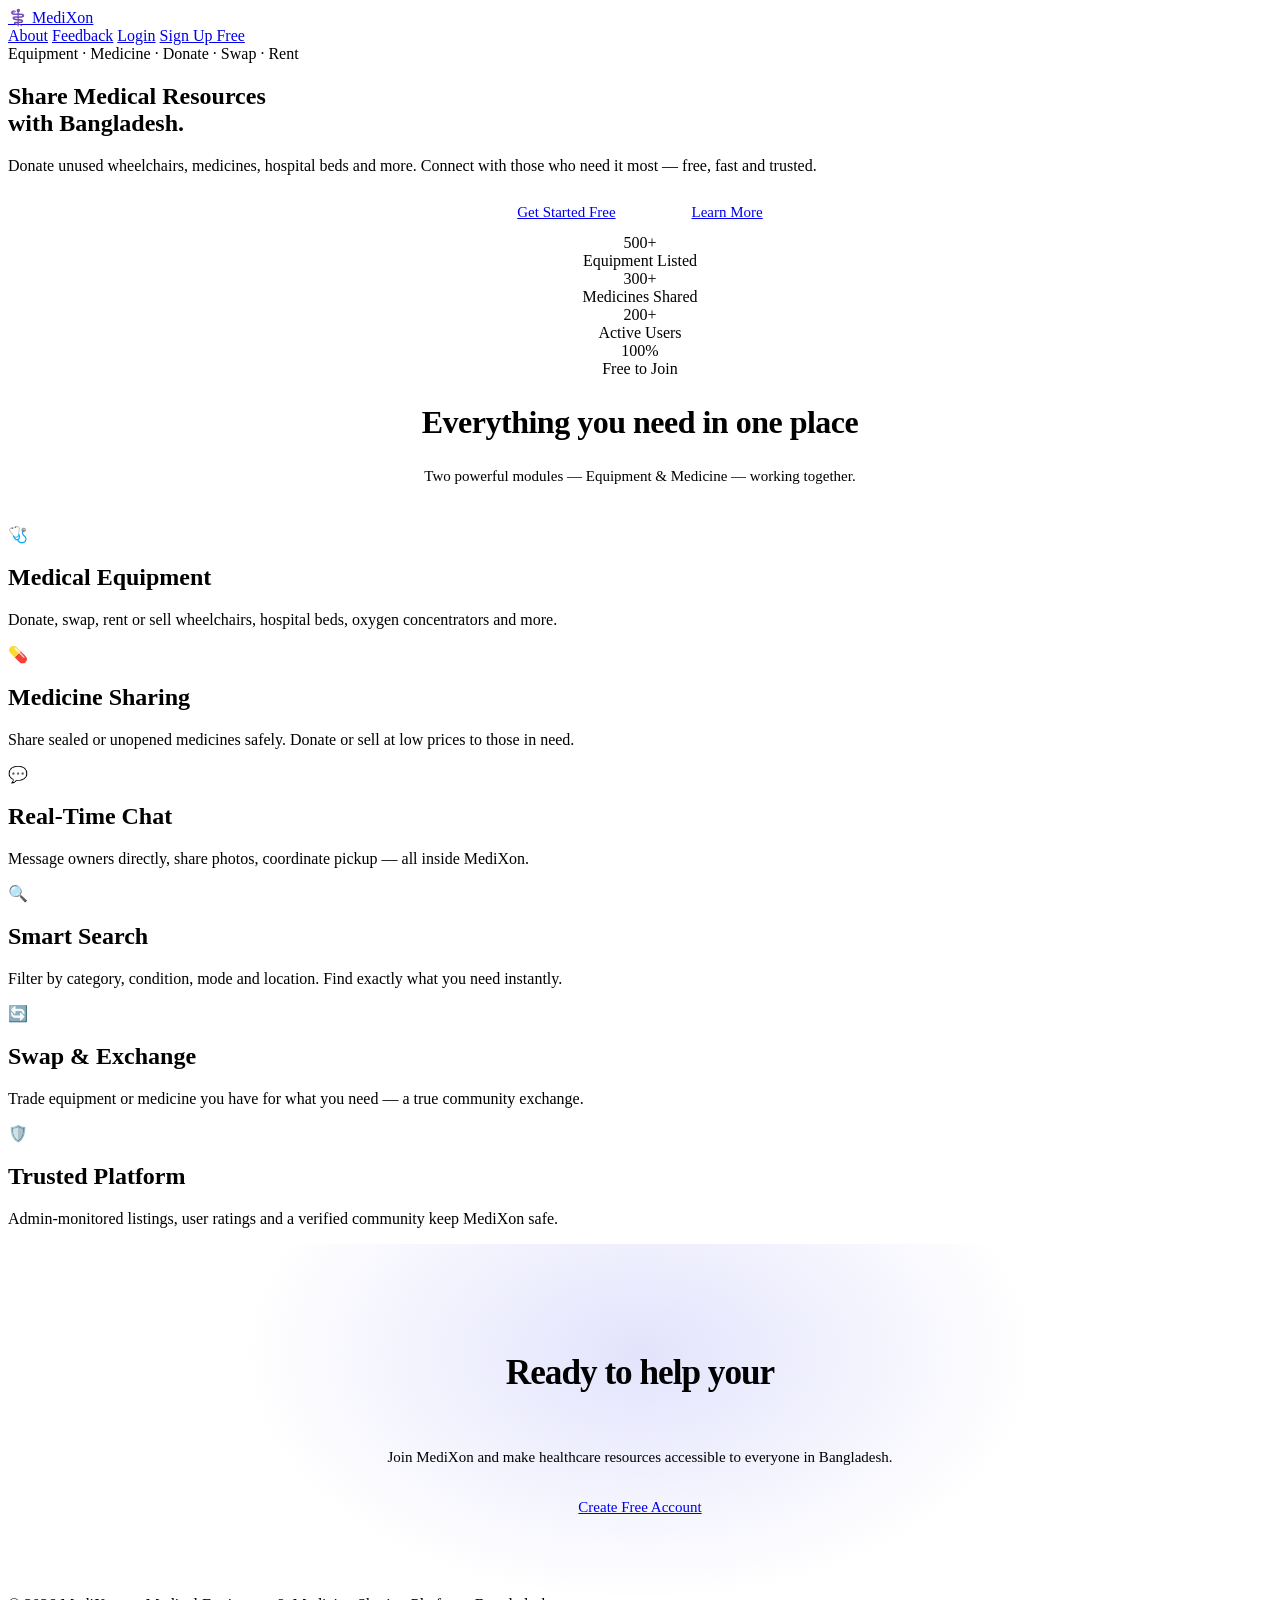
==== index.html @ 1fdf1e5d "Initial commit" ====
<!DOCTYPE html>
<html lang="en">
<head>
<meta charset="UTF-8"><meta name="viewport" content="width=device-width,initial-scale=1.0">
<title>MediXon — Medical Equipment & Medicine Sharing</title>
<link rel="stylesheet" href="style.css">
<link rel="stylesheet" href="https://unpkg.com/aos@2.3.4/dist/aos.css">
</head>
<body>
<header>
  <a href="index.html" class="logo"><span class="logo-icon">⚕️</span> MediXon</a>
  <nav>
    <a href="about.html">About</a>
    <a href="feedback.html">Feedback</a>
    <a href="login.html">Login</a>
    <a href="signup.html" class="nav-cta">Sign Up Free</a>
  </nav>
</header>

<section class="hero">
  <div class="hero-badge" data-aos="fade-down"><div class="hero-dot"></div> Equipment · Medicine · Donate · Swap · Rent</div>
  <h1 data-aos="fade-up" data-aos-delay="80">Share Medical Resources<br><span>with Bangladesh.</span></h1>
  <p data-aos="fade-up" data-aos-delay="160">Donate unused wheelchairs, medicines, hospital beds and more. Connect with those who need it most — free, fast and trusted.</p>
  <div style="display:flex;gap:12px;justify-content:center;flex-wrap:wrap;position:relative;z-index:1;" data-aos="fade-up" data-aos-delay="240">
    <a href="signup.html" class="btn btn-primary" style="font-size:15px;padding:13px 32px;">Get Started Free</a>
    <a href="about.html" class="btn btn-secondary" style="font-size:15px;padding:13px 32px;">Learn More</a>
  </div>
  <div class="hero-stats" data-aos="fade-up" data-aos-delay="360">
    <div style="text-align:center"><div class="sv">500+</div><div class="sl">Equipment Listed</div></div>
    <div style="text-align:center"><div class="sv">300+</div><div class="sl">Medicines Shared</div></div>
    <div style="text-align:center"><div class="sv">200+</div><div class="sl">Active Users</div></div>
    <div style="text-align:center"><div class="sv">100%</div><div class="sl">Free to Join</div></div>
  </div>
</section>

<div class="features-section-bg">
  <div style="text-align:center;margin-bottom:2.5rem;" data-aos="fade-up">
    <h2 style="font-size:2rem;font-weight:800;color:var(--text-d);letter-spacing:-.5px;">Everything you need in one place</h2>
    <p style="color:var(--text-d2);margin-top:.5rem;font-size:15px;">Two powerful modules — Equipment & Medicine — working together.</p>
  </div>
  <div class="features-grid">
    <div class="feature-card" data-aos="fade-up" data-aos-delay="0"><div class="feature-icon">🩺</div><h2>Medical Equipment</h2><p>Donate, swap, rent or sell wheelchairs, hospital beds, oxygen concentrators and more.</p></div>
    <div class="feature-card" data-aos="fade-up" data-aos-delay="80"><div class="feature-icon">💊</div><h2>Medicine Sharing</h2><p>Share sealed or unopened medicines safely. Donate or sell at low prices to those in need.</p></div>
    <div class="feature-card" data-aos="fade-up" data-aos-delay="160"><div class="feature-icon">💬</div><h2>Real-Time Chat</h2><p>Message owners directly, share photos, coordinate pickup — all inside MediXon.</p></div>
    <div class="feature-card" data-aos="fade-up" data-aos-delay="240"><div class="feature-icon">🔍</div><h2>Smart Search</h2><p>Filter by category, condition, mode and location. Find exactly what you need instantly.</p></div>
    <div class="feature-card" data-aos="fade-up" data-aos-delay="320"><div class="feature-icon">🔄</div><h2>Swap & Exchange</h2><p>Trade equipment or medicine you have for what you need — a true community exchange.</p></div>
    <div class="feature-card" data-aos="fade-up" data-aos-delay="400"><div class="feature-icon">🛡️</div><h2>Trusted Platform</h2><p>Admin-monitored listings, user ratings and a verified community keep MediXon safe.</p></div>
  </div>
</div>

<section style="background:var(--dark);padding:5rem 2rem;text-align:center;position:relative;overflow:hidden;">
  <div style="position:absolute;top:-40%;left:50%;transform:translateX(-50%);width:800px;height:500px;background:radial-gradient(ellipse,rgba(99,102,241,0.18) 0%,transparent 70%);pointer-events:none;"></div>
  <div style="max-width:560px;margin:0 auto;position:relative;" data-aos="fade-up">
    <h2 style="font-size:2.2rem;font-weight:800;color:var(--white);margin-bottom:1rem;letter-spacing:-1px;">Ready to help your<br><span style="background:var(--grad-main);-webkit-background-clip:text;-webkit-text-fill-color:transparent;">community?</span></h2>
    <p style="color:var(--text-w2);margin-bottom:2rem;font-size:15px;font-weight:300;">Join MediXon and make healthcare resources accessible to everyone in Bangladesh.</p>
    <a href="signup.html" class="btn btn-primary" style="font-size:15px;padding:14px 40px;">Create Free Account</a>
  </div>
</section>

<footer>© 2026 MediXon — Medical Equipment & Medicine Sharing Platform, Bangladesh</footer>
<script src="https://unpkg.com/aos@2.3.4/dist/aos.js"></script>
<script>AOS.init({duration:650,once:true,offset:60});</script>
</body>
</html>
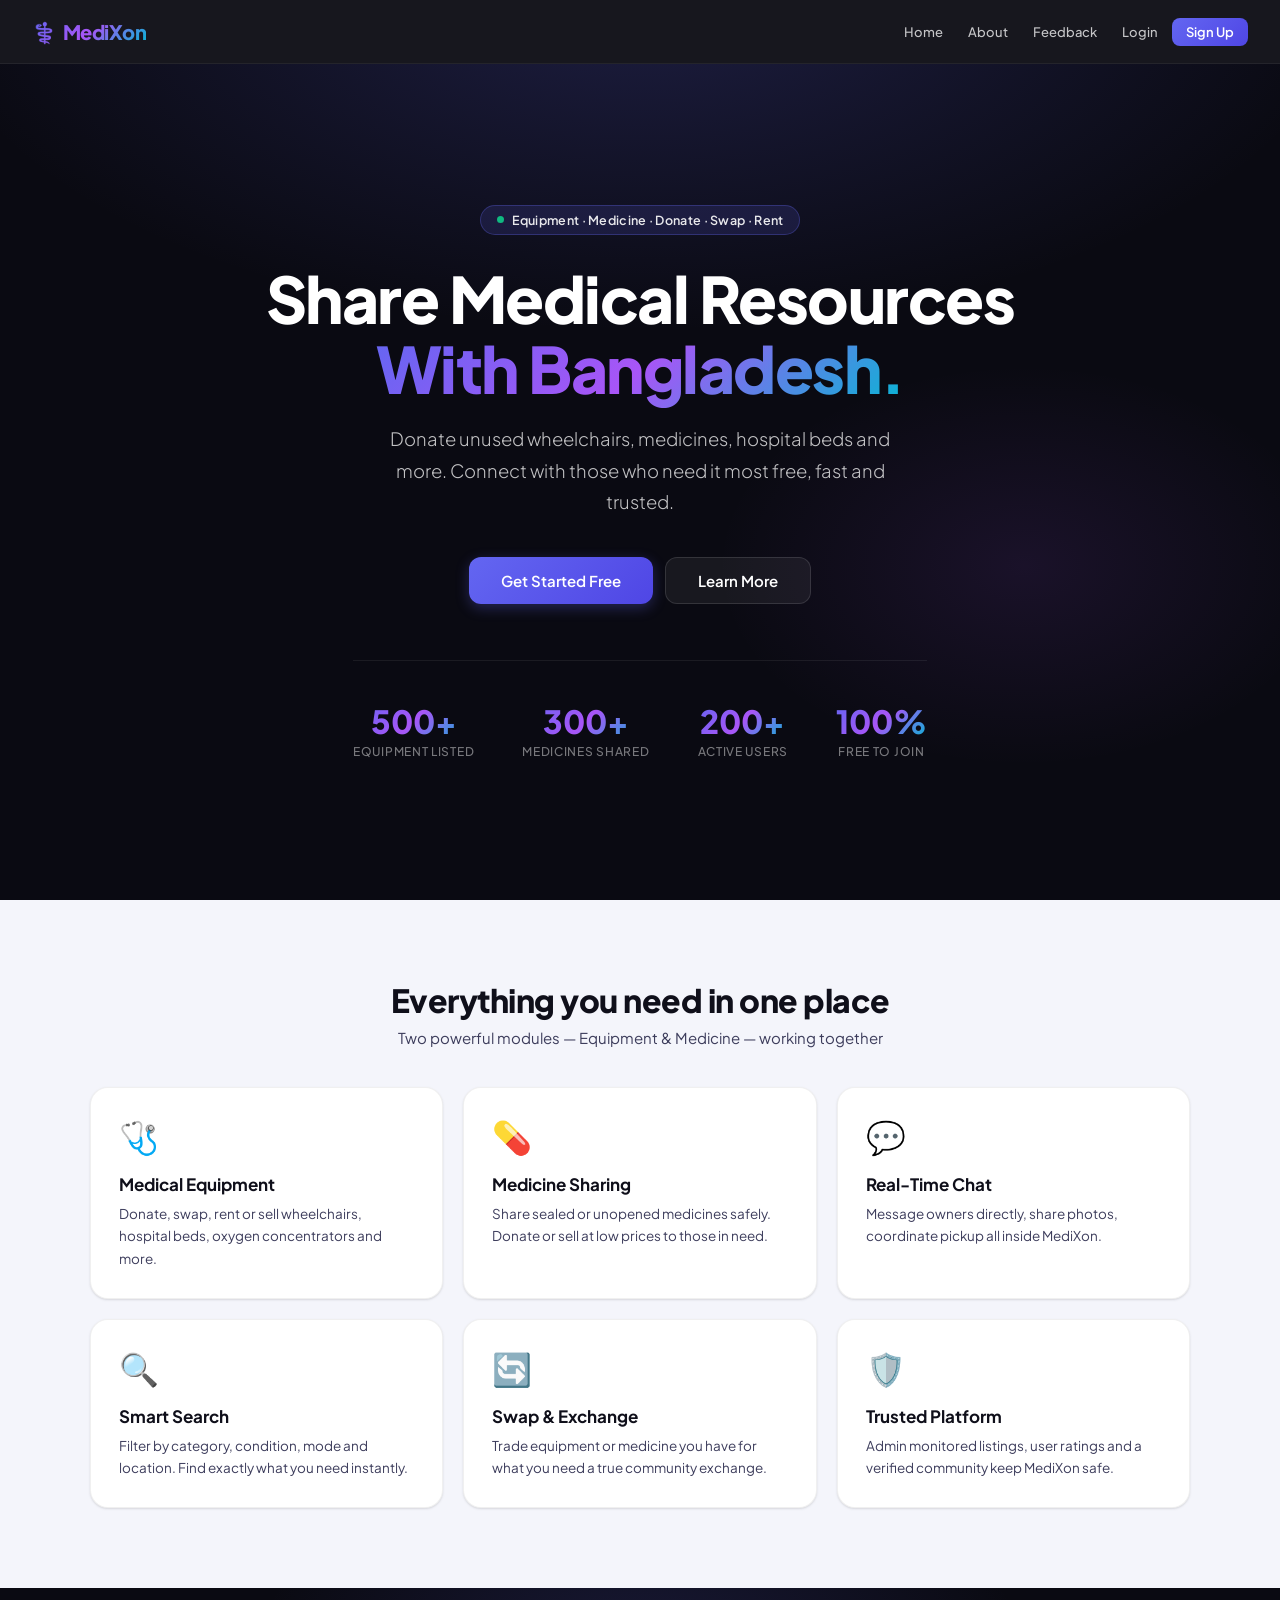
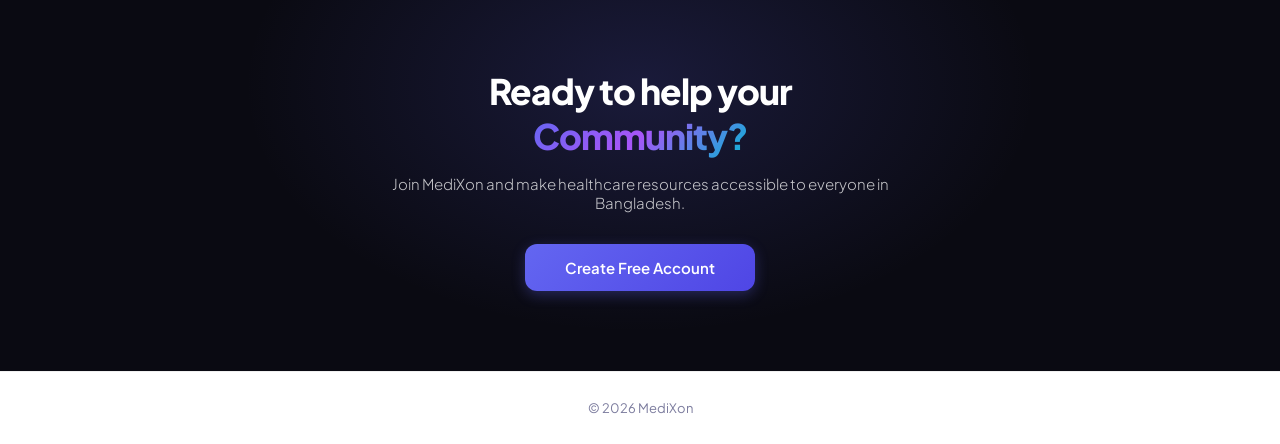
==== commit 17b9bf6b: "Add initial project files" ====
--- a/index.html
+++ b/index.html
@@ -10,17 +10,18 @@
 <header>
   <a href="index.html" class="logo"><span class="logo-icon">⚕️</span> MediXon</a>
   <nav>
+    <a href="index.html">Home</a>
     <a href="about.html">About</a>
     <a href="feedback.html">Feedback</a>
     <a href="login.html">Login</a>
-    <a href="signup.html" class="nav-cta">Sign Up Free</a>
+    <a href="signup.html" class="nav-cta">Sign Up</a>
   </nav>
 </header>
 
 <section class="hero">
   <div class="hero-badge" data-aos="fade-down"><div class="hero-dot"></div> Equipment · Medicine · Donate · Swap · Rent</div>
-  <h1 data-aos="fade-up" data-aos-delay="80">Share Medical Resources<br><span>with Bangladesh.</span></h1>
-  <p data-aos="fade-up" data-aos-delay="160">Donate unused wheelchairs, medicines, hospital beds and more. Connect with those who need it most — free, fast and trusted.</p>
+  <h1 data-aos="fade-up" data-aos-delay="80">Share Medical Resources<br><span>With Bangladesh.</span></h1>
+  <p data-aos="fade-up" data-aos-delay="160">Donate unused wheelchairs, medicines, hospital beds and more. Connect with those who need it most free, fast and trusted.</p>
   <div style="display:flex;gap:12px;justify-content:center;flex-wrap:wrap;position:relative;z-index:1;" data-aos="fade-up" data-aos-delay="240">
     <a href="signup.html" class="btn btn-primary" style="font-size:15px;padding:13px 32px;">Get Started Free</a>
     <a href="about.html" class="btn btn-secondary" style="font-size:15px;padding:13px 32px;">Learn More</a>
@@ -36,28 +37,28 @@
 <div class="features-section-bg">
   <div style="text-align:center;margin-bottom:2.5rem;" data-aos="fade-up">
     <h2 style="font-size:2rem;font-weight:800;color:var(--text-d);letter-spacing:-.5px;">Everything you need in one place</h2>
-    <p style="color:var(--text-d2);margin-top:.5rem;font-size:15px;">Two powerful modules — Equipment & Medicine — working together.</p>
+    <p style="color:var(--text-d2);margin-top:.5rem;font-size:15px;">Two powerful modules — Equipment & Medicine — working together</p>
   </div>
   <div class="features-grid">
     <div class="feature-card" data-aos="fade-up" data-aos-delay="0"><div class="feature-icon">🩺</div><h2>Medical Equipment</h2><p>Donate, swap, rent or sell wheelchairs, hospital beds, oxygen concentrators and more.</p></div>
     <div class="feature-card" data-aos="fade-up" data-aos-delay="80"><div class="feature-icon">💊</div><h2>Medicine Sharing</h2><p>Share sealed or unopened medicines safely. Donate or sell at low prices to those in need.</p></div>
-    <div class="feature-card" data-aos="fade-up" data-aos-delay="160"><div class="feature-icon">💬</div><h2>Real-Time Chat</h2><p>Message owners directly, share photos, coordinate pickup — all inside MediXon.</p></div>
+    <div class="feature-card" data-aos="fade-up" data-aos-delay="160"><div class="feature-icon">💬</div><h2>Real-Time Chat</h2><p>Message owners directly, share photos, coordinate pickup all inside MediXon.</p></div>
     <div class="feature-card" data-aos="fade-up" data-aos-delay="240"><div class="feature-icon">🔍</div><h2>Smart Search</h2><p>Filter by category, condition, mode and location. Find exactly what you need instantly.</p></div>
-    <div class="feature-card" data-aos="fade-up" data-aos-delay="320"><div class="feature-icon">🔄</div><h2>Swap & Exchange</h2><p>Trade equipment or medicine you have for what you need — a true community exchange.</p></div>
-    <div class="feature-card" data-aos="fade-up" data-aos-delay="400"><div class="feature-icon">🛡️</div><h2>Trusted Platform</h2><p>Admin-monitored listings, user ratings and a verified community keep MediXon safe.</p></div>
+    <div class="feature-card" data-aos="fade-up" data-aos-delay="320"><div class="feature-icon">🔄</div><h2>Swap & Exchange</h2><p>Trade equipment or medicine you have for what you need a true community exchange.</p></div>
+    <div class="feature-card" data-aos="fade-up" data-aos-delay="400"><div class="feature-icon">🛡️</div><h2>Trusted Platform</h2><p>Admin monitored listings, user ratings and a verified community keep MediXon safe.</p></div>
   </div>
 </div>
 
 <section style="background:var(--dark);padding:5rem 2rem;text-align:center;position:relative;overflow:hidden;">
   <div style="position:absolute;top:-40%;left:50%;transform:translateX(-50%);width:800px;height:500px;background:radial-gradient(ellipse,rgba(99,102,241,0.18) 0%,transparent 70%);pointer-events:none;"></div>
   <div style="max-width:560px;margin:0 auto;position:relative;" data-aos="fade-up">
-    <h2 style="font-size:2.2rem;font-weight:800;color:var(--white);margin-bottom:1rem;letter-spacing:-1px;">Ready to help your<br><span style="background:var(--grad-main);-webkit-background-clip:text;-webkit-text-fill-color:transparent;">community?</span></h2>
+    <h2 style="font-size:2.2rem;font-weight:800;color:var(--white);margin-bottom:1rem;letter-spacing:-1px;">Ready to help your<br><span style="background:var(--grad-main);-webkit-background-clip:text;-webkit-text-fill-color:transparent;">Community?</span></h2>
     <p style="color:var(--text-w2);margin-bottom:2rem;font-size:15px;font-weight:300;">Join MediXon and make healthcare resources accessible to everyone in Bangladesh.</p>
     <a href="signup.html" class="btn btn-primary" style="font-size:15px;padding:14px 40px;">Create Free Account</a>
   </div>
 </section>
 
-<footer>© 2026 MediXon — Medical Equipment & Medicine Sharing Platform, Bangladesh</footer>
+<footer>© 2026 MediXon </footer>
 <script src="https://unpkg.com/aos@2.3.4/dist/aos.js"></script>
 <script>AOS.init({duration:650,once:true,offset:60});</script>
 </body>
--- a/style.css
+++ b/style.css
@@ -0,0 +1,410 @@
+@import url('https://fonts.googleapis.com/css2?family=Plus+Jakarta+Sans:wght@300;400;500;600;700;800&display=swap');
+*,*::before,*::after{box-sizing:border-box;margin:0;padding:0;}
+html{scroll-behavior:smooth;}
+body{font-family:'Plus Jakarta Sans',sans-serif;font-size:15px;color:#e8e8ee;background:#e8e8ee;min-height:100vh;}
+a{text-decoration:none;color:inherit;}
+input,select,textarea,button{font-family:inherit;}
+img{max-width:100%;display:block;}
+
+/* ── SCROLLBAR ── */
+::-webkit-scrollbar{width:5px;height:5px;}
+::-webkit-scrollbar-track{background:transparent;}
+::-webkit-scrollbar-thumb{background:rgba(99,102,241,.4);border-radius:99px;}
+
+/* ── CSS VARS ── */
+:root{
+  --primary:#6366f1;--primary2:#4f46e5;--primary-lt:rgba(99,102,241,.12);
+  --cyan:#06b6d4;--cyan2:#0891b2;--cyan-lt:rgba(6,182,212,.12);
+  --green:#10b981;--green2:#059669;--green-lt:rgba(16,185,129,.12);
+  --orange:#f59e0b;--orange2:#d97706;--orange-lt:rgba(245,158,11,.12);
+  --purple:#a855f7;--purple2:#9333ea;--purple-lt:rgba(168,85,247,.12);
+  --red:#ef4444;--red2:#dc2626;--pink:#ec4899;
+  --med-green:#34d399;--med-teal:#2dd4bf;
+  --dark:#0a0a12;--dark2:#111120;--surface:#16162a;--surface2:#1e1e35;--surface3:#262640;
+  --white:#ffffff;--white2:#f4f5fb;--white3:#eef0f8;
+  --text-d:#0f0f1a;--text-d2:#3d3d5c;--text-d3:#7c7c9e;
+  --text-w:#ffffff;--text-w2:rgba(255,255,255,.75);--text-w3:rgba(255,255,255,.45);
+  --grad-main:linear-gradient(135deg,#6366f1,#a855f7,#06b6d4);
+  --grad-btn:linear-gradient(135deg,#6366f1,#4f46e5);
+  --grad-green:linear-gradient(135deg,#10b981,#06b6d4);
+  --grad-med:linear-gradient(135deg,#34d399,#2dd4bf);
+  --shadow-sm:0 1px 3px rgba(0,0,0,.08),0 1px 2px rgba(0,0,0,.06);
+  --shadow:0 4px 16px rgba(0,0,0,.10),0 2px 6px rgba(0,0,0,.06);
+  --shadow-lg:0 10px 40px rgba(0,0,0,.14),0 4px 12px rgba(0,0,0,.08);
+  --radius-sm:8px;--radius:12px;--radius-lg:18px;--radius-xl:24px;
+  --transition:all .2s ease;
+}
+
+/* ── HEADER ── */
+header{
+  position:sticky;top:0;z-index:100;
+  background:rgba(10,10,18,.94);backdrop-filter:blur(20px);
+  border-bottom:1px solid rgba(255,255,255,.06);
+  padding:0 2rem;height:64px;
+  display:flex;align-items:center;justify-content:space-between;
+}
+.logo{
+  font-size:20px;font-weight:800;letter-spacing:-.5px;
+  background:var(--grad-main);-webkit-background-clip:text;
+  -webkit-text-fill-color:transparent;background-clip:text;
+  display:flex;align-items:center;gap:6px;
+}
+nav{display:flex;align-items:center;gap:3px;flex-wrap:wrap;}
+nav a{color:var(--text-w2);font-size:13px;font-weight:500;padding:6px 11px;border-radius:var(--radius-sm);transition:var(--transition);}
+nav a:hover{color:var(--white);background:rgba(255,255,255,.07);}
+nav a.active{color:var(--white);background:rgba(99,102,241,.2);}
+nav a.nav-cta{background:var(--grad-btn);color:#fff!important;font-weight:600;padding:6px 14px;}
+nav a.nav-cta:hover{opacity:.9;}
+nav a.nav-logout{color:rgba(239,68,68,.85)!important;}
+nav a.nav-logout:hover{background:rgba(239,68,68,.1);color:var(--red)!important;}
+nav a.nav-med{color:rgba(10, 239, 60, 0.85)!important;}
+nav a.nav-med:hover{background:rgba(52,211,153,.1);color:var(--med-green)!important;}
+nav a.nav-med.active{background:rgba(52,211,153,.15);color:var(--med-green)!important;}
+.nav-sep{width:1px;height:18px;background:rgba(255,255,255,.1);margin:0 3px;}
+
+/* ── HERO ── */
+.hero{
+  min-height:calc(100vh - 64px);
+  display:flex;flex-direction:column;align-items:center;justify-content:center;
+  text-align:center;padding:5rem 2rem;
+  background:radial-gradient(ellipse 80% 60% at 50% -10%,rgba(99,102,241,.22) 0%,transparent 70%),
+             radial-gradient(ellipse 40% 40% at 80% 60%,rgba(168,85,247,.1) 0%,transparent 60%),var(--dark);
+  position:relative;overflow:hidden;
+}
+.hero-badge{
+  display:inline-flex;align-items:center;gap:8px;
+  background:rgba(99,102,241,.15);border:1px solid rgba(99,102,241,.3);
+  color:rgba(255,255,255,.9);font-size:12.5px;font-weight:600;
+  padding:6px 16px;border-radius:99px;margin-bottom:1.75rem;letter-spacing:.3px;
+}
+.hero-dot{width:7px;height:7px;background:var(--green);border-radius:50%;animation:pulse 2s infinite;}
+@keyframes pulse{0%,100%{opacity:1;transform:scale(1);}50%{opacity:.6;transform:scale(1.3);}}
+.hero h1{font-size:clamp(2.4rem,6vw,4rem);font-weight:800;line-height:1.1;color:var(--white);letter-spacing:-1.5px;margin-bottom:1.25rem;}
+.hero h1 span{background:var(--grad-main);-webkit-background-clip:text;-webkit-text-fill-color:transparent;background-clip:text;}
+.hero p{color:var(--text-w2);font-size:clamp(1rem,2vw,1.15rem);max-width:540px;margin:0 auto 2.5rem;font-weight:300;line-height:1.7;}
+.hero-stats{display:flex;gap:3rem;margin-top:3.5rem;border-top:1px solid rgba(255,255,255,.07);padding-top:2.5rem;}
+.hero-stats .sv{font-size:2rem;font-weight:800;background:var(--grad-main);-webkit-background-clip:text;-webkit-text-fill-color:transparent;background-clip:text;}
+.hero-stats .sl{font-size:12px;color:var(--text-w3);font-weight:500;margin-top:3px;text-transform:uppercase;letter-spacing:.7px;}
+
+/* ── BUTTONS ── */
+.btn{display:inline-flex;align-items:center;justify-content:center;gap:7px;padding:10px 22px;border-radius:var(--radius);font-weight:600;font-size:14px;cursor:pointer;border:none;transition:var(--transition);}
+.btn-primary{background:var(--grad-btn);color:#fff;box-shadow:0 4px 14px rgba(99,102,241,.3);}
+.btn-primary:hover{transform:translateY(-1px);box-shadow:0 6px 20px rgba(99,102,241,.4);}
+.btn-secondary{background:rgba(255,255,255,.06);color:var(--white);border:1px solid rgba(255,255,255,.12);}
+.btn-secondary:hover{background:rgba(255,255,255,.1);}
+.btn-success{background:var(--grad-green);color:#fff;box-shadow:0 4px 14px rgba(16,185,129,.3);}
+.btn-success:hover{transform:translateY(-1px);}
+.btn-danger{background:linear-gradient(135deg,#ef4444,#dc2626);color:#fff;}
+.btn-danger:hover{opacity:.88;}
+.btn-med{background:var(--grad-med);color:#1a1a2e;font-weight:700;box-shadow:0 4px 14px rgba(52,211,153,.28);}
+.btn-med:hover{transform:translateY(-1px);box-shadow:0 6px 20px rgba(52,211,153,.4);}
+.btn-full{width:100%;}
+.btn-sm{padding:6px 13px;font-size:12.5px;border-radius:7px;}
+
+/* ── FEATURES ── */
+.features-section-bg{background:var(--white2);padding:5rem 2rem;}
+.features-grid{max-width:1100px;margin:0 auto;display:grid;grid-template-columns:repeat(auto-fit,minmax(290px,1fr));gap:1.25rem;}
+.feature-card{background:#fff;border-radius:var(--radius-lg);padding:1.75rem;border:1px solid rgba(0,0,0,.06);box-shadow:var(--shadow-sm);transition:var(--transition);}
+.feature-card:hover{transform:translateY(-3px);box-shadow:var(--shadow);}
+.feature-card.med-card{border-color:rgba(52,211,153,.2);background:linear-gradient(135deg,rgba(52,211,153,.03),rgba(45,212,191,.02));}
+.feature-card.med-card:hover{border-color:rgba(52,211,153,.4);}
+.feature-icon{font-size:2rem;margin-bottom:1rem;}
+.feature-card h2{font-size:17px;font-weight:700;color:var(--text-d);margin-bottom:.5rem;}
+.feature-card p{font-size:13.5px;color:var(--text-d2);line-height:1.65;}
+
+/* ── PAGE WRAP ── */
+.page-wrap{max-width:1100px;margin:0 auto;padding:2.5rem 1.5rem;background:var(--white2);min-height:calc(100vh - 64px);}
+.page-title{font-size:1.75rem;font-weight:800;color:var(--text-d);margin-bottom:1.75rem;letter-spacing:-.5px;}
+
+/* ── STAT CARDS ── */
+.stat-cards{display:grid;grid-template-columns:repeat(auto-fit,minmax(200px,1fr));gap:1rem;margin-bottom:2rem;}
+.stat-card{background:#fff;border-radius:var(--radius-lg);padding:1.35rem 1.5rem;border:1px solid rgba(0,0,0,.06);box-shadow:var(--shadow-sm);}
+.s-label{font-size:12px;font-weight:600;color:var(--text-d3);text-transform:uppercase;letter-spacing:.7px;margin-bottom:.4rem;}
+.s-value{font-size:2rem;font-weight:800;line-height:1;}
+.sv-indigo{background:var(--grad-btn);-webkit-background-clip:text;-webkit-text-fill-color:transparent;background-clip:text;}
+.sv-blue{background:linear-gradient(135deg,#06b6d4,#3b82f6);-webkit-background-clip:text;-webkit-text-fill-color:transparent;background-clip:text;}
+.sv-green{background:var(--grad-green);-webkit-background-clip:text;-webkit-text-fill-color:transparent;background-clip:text;}
+.sv-orange{background:linear-gradient(135deg,#f59e0b,#ef4444);-webkit-background-clip:text;-webkit-text-fill-color:transparent;background-clip:text;}
+.sv-med{background:var(--grad-med);-webkit-background-clip:text;-webkit-text-fill-color:transparent;background-clip:text;}
+.sv-purple{background:linear-gradient(135deg,#a855f7,#6366f1);-webkit-background-clip:text;-webkit-text-fill-color:transparent;background-clip:text;}
+
+/* ── SECTION TABS (Equipment / Medicine toggle) ── */
+.module-tabs{display:flex;gap:.5rem;margin-bottom:1.5rem;background:#fff;border-radius:var(--radius-lg);padding:.5rem;border:1px solid rgba(0,0,0,.07);box-shadow:var(--shadow-sm);width:fit-content;}
+.module-tab{padding:8px 22px;border-radius:var(--radius-sm);font-size:13.5px;font-weight:600;cursor:pointer;border:none;background:transparent;color:var(--text-d3);transition:var(--transition);}
+.module-tab.active-eq{background:var(--grad-btn);color:#fff;box-shadow:0 2px 10px rgba(99,102,241,.3);}
+.module-tab.active-med{background:var(--grad-med);color:#1a1a2e;box-shadow:0 2px 10px rgba(52,211,153,.3);}
+.module-tab:hover:not(.active-eq):not(.active-med){background:var(--white3);color:var(--text-d);}
+
+/* ── FILTERS ── */
+.filters-row{display:flex;gap:.75rem;flex-wrap:wrap;background:#fff;padding:1rem 1.25rem;border-radius:var(--radius-lg);border:1px solid rgba(0,0,0,.06);box-shadow:var(--shadow-sm);margin-bottom:1.5rem;}
+.filters-row input,.filters-row select{flex:1;min-width:150px;padding:9px 14px;border:1.5px solid #e5e7eb;border-radius:var(--radius-sm);font-size:13.5px;font-family:inherit;color:var(--text-d);background:#fff;transition:var(--transition);}
+.filters-row input:focus,.filters-row select:focus{outline:none;border-color:var(--primary);box-shadow:0 0 0 3px var(--primary-lt);}
+.filters-row.med-filters input:focus,.filters-row.med-filters select:focus{border-color:var(--med-teal);box-shadow:0 0 0 3px rgba(45,212,191,.12);}
+
+/* ── CARDS GRID ── */
+.equipment-list,.medicine-list{display:grid;grid-template-columns:repeat(auto-fill,minmax(300px,1fr));gap:1.1rem;}
+.equipment-card,.medicine-card{background:#fff;border-radius:var(--radius-lg);padding:1.35rem;border:1px solid rgba(0,0,0,.06);box-shadow:var(--shadow-sm);transition:var(--transition);display:flex;flex-direction:column;}
+.equipment-card:hover{transform:translateY(-2px);box-shadow:var(--shadow);border-color:rgba(99,102,241,.15);}
+.medicine-card{border-color:rgba(45,212,191,.14);}
+.medicine-card:hover{transform:translateY(-2px);box-shadow:var(--shadow);border-color:rgba(45,212,191,.35);}
+.equipment-card h3,.medicine-card h3{font-size:15.5px;font-weight:700;color:var(--text-d);}
+.equipment-card p,.medicine-card p{font-size:13px;color:var(--text-d2);margin-top:.35rem;line-height:1.5;}
+.equipment-card p strong,.medicine-card p strong{color:var(--text-d);font-weight:600;}
+.card-actions{margin-top:auto;padding-top:1rem;display:flex;gap:.6rem;}
+.request-btn{flex:1;padding:9px 14px;border:none;border-radius:var(--radius-sm);font-size:13px;font-weight:600;cursor:pointer;transition:var(--transition);font-family:inherit;}
+.request-btn:hover{transform:translateY(-1px);opacity:.9;}
+.card-img{width:100%;height:150px;object-fit:cover;border-radius:var(--radius-sm);margin-top:.85rem;}
+.expiry-warn{color:#ef4444!important;font-weight:600!important;}
+
+/* ── MED BANNER ── */
+.med-banner{background:linear-gradient(135deg,rgba(52,211,153,.1),rgba(45,212,191,.08));border:1px solid rgba(52,211,153,.2);border-radius:var(--radius-lg);padding:1.1rem 1.5rem;margin-bottom:1.75rem;display:flex;align-items:center;gap:.85rem;}
+.med-banner-icon{font-size:1.75rem;}
+.med-banner-text h3{font-size:15px;font-weight:700;color:#047857;margin-bottom:.15rem;}
+.med-banner-text p{font-size:13px;color:#065f46;}
+
+/* ── BADGES ── */
+.badge{display:inline-flex;align-items:center;padding:3px 10px;border-radius:99px;font-size:11.5px;font-weight:700;letter-spacing:.3px;}
+.badge-donate{background:rgba(16,185,129,.12);color:#059669;}
+.badge-swap{background:rgba(99,102,241,.12);color:#4f46e5;}
+.badge-rent{background:rgba(245,158,11,.12);color:#d97706;}
+.badge-sale,.badge-low-price-sale,.badge-low-price{background:rgba(239,68,68,.12);color:#dc2626;}
+.badge-new{background:rgba(6,182,212,.12);color:#0891b2;}
+.badge-used{background:rgba(245,158,11,.12);color:#d97706;}
+.badge-sealed{background:rgba(16,185,129,.12);color:#059669;}
+.badge-opened{background:rgba(245,158,11,.12);color:#d97706;}
+.badge-partial{background:rgba(239,68,68,.12);color:#dc2626;}
+.badge-pending{background:rgba(245,158,11,.12);color:#d97706;}
+.badge-accepted{background:rgba(16,185,129,.12);color:#059669;}
+.badge-rejected{background:rgba(239,68,68,.12);color:#dc2626;}
+.badge-admin{background:rgba(168,85,247,.15);color:#9333ea;}
+.badge-medicine{background:rgba(52,211,153,.12);color:#059669;}
+.badge-tablet{background:rgba(6,182,212,.1);color:#0891b2;}
+
+/* ── FORMS ── */
+.form-card{background:#fff;border-radius:var(--radius-xl);padding:2.25rem;border:1px solid rgba(0,0,0,.06);box-shadow:var(--shadow);}
+.form-grid{display:grid;grid-template-columns:1fr 1fr;gap:1.1rem;}
+.form-group{display:flex;flex-direction:column;gap:6px;}
+.form-group.full{grid-column:1/-1;}
+label{font-size:13px;font-weight:600;color:var(--text-d2);}
+input[type="text"],input[type="email"],input[type="password"],input[type="number"],
+input[type="date"],input[type="tel"],input[type="file"],select,textarea{
+  padding:10px 14px;border:1.5px solid #e5e7eb;border-radius:var(--radius-sm);
+  font-size:14px;font-family:inherit;color:var(--text-d);background:#fff;
+  transition:var(--transition);width:100%;
+}
+input:focus,select:focus,textarea:focus{outline:none;border-color:var(--primary);box-shadow:0 0 0 3px var(--primary-lt);}
+textarea{resize:vertical;min-height:100px;}
+.form-med input:focus,.form-med select:focus,.form-med textarea:focus{border-color:var(--med-teal);box-shadow:0 0 0 3px rgba(45,212,191,.12);}
+.form-section-title{font-size:13px;font-weight:700;color:var(--text-d3);text-transform:uppercase;letter-spacing:.7px;padding:.5rem 0;border-bottom:1.5px solid rgba(0,0,0,.06);margin-bottom:.25rem;grid-column:1/-1;}
+
+/* ── UPLOAD FORM ── */
+.upload-form{max-width:780px;margin:0 auto;padding:2.5rem 1.5rem;}
+.upload-form h1{font-size:1.75rem;font-weight:800;color:var(--text-d);margin-bottom:1.5rem;}
+
+/* ── AUTH ── */
+
+.auth-section {
+  min-height: calc(100vh - 64px);
+  display: flex;
+  align-items: center;
+  justify-content: center;
+  padding: 2.5rem 1.5rem;
+  background: var(--white2); /* Feedback page er moto light background */
+}
+
+.auth-box {
+  width: 100%;
+  max-width: 420px;
+  background: #ffffff; /* Seta card box banano holo */
+  border: 1px solid rgba(0, 0, 0, 0.06);
+  border-radius: var(--radius-xl);
+  padding: 2.25rem;
+  box-shadow: var(--shadow);
+}
+
+.auth-box h2 {
+  font-size: 1.5rem;
+  font-weight: 800;
+  color: var(--text-d); /* Black / Dark Text */
+  margin-bottom: .3rem;
+}
+
+.auth-subtitle {
+  font-size: 13.5px;
+  color: var(--text-d2); /* Subtle Dark Text */
+  margin-bottom: 1.75rem;
+}
+
+.auth-box label {
+  color: var(--text-d2); /* Dark Label Color */
+  font-weight: 600;
+}
+
+.auth-box input {
+  background: #ffffff;
+  border: 1.5px solid #e5e7eb;
+  color: var(--text-d); /* Easily readable input text */
+}
+
+.auth-box input:focus {
+  border-color: var(--primary);
+  box-shadow: 0 0 0 3px var(--primary-lt);
+}
+
+.auth-box input::placeholder {
+  color: var(--text-d3);
+}
+
+.auth-footer {
+  text-align: center;
+  margin-top: 1.1rem;
+  font-size: 13px;
+  color: var(--text-d2);
+}
+
+.auth-footer a {
+  color: var(--primary);
+  font-weight: 600;
+}
+
+/* ── CHAT ── */
+.chat-container{display:grid;grid-template-columns:280px 1fr;background:#fff;border-radius:var(--radius-xl);border:1px solid rgba(0,0,0,.07);box-shadow:var(--shadow);overflow:hidden;min-height:calc(100vh - 200px);}
+.chat-users{background:var(--white3);border-right:1px solid rgba(0,0,0,.07);overflow-y:auto;}
+.chat-users-header{padding:1.1rem 1.25rem;font-size:12px;font-weight:700;color:var(--text-d3);text-transform:uppercase;letter-spacing:.8px;border-bottom:1px solid rgba(0,0,0,.07);}
+.chat-user{display:flex;align-items:center;gap:.75rem;padding:.9rem 1.25rem;cursor:pointer;transition:var(--transition);border-bottom:1px solid rgba(0,0,0,.04);}
+.chat-user:hover{background:#e9edf8;}
+.chat-user.active{background:var(--primary-lt);}
+.chat-avatar{width:36px;height:36px;border-radius:50%;background:var(--grad-btn);color:#fff;display:flex;align-items:center;justify-content:center;font-size:14px;font-weight:700;flex-shrink:0;overflow:hidden;}
+.chat-avatar img{width:100%;height:100%;object-fit:cover;}
+.chat-user-name{font-size:14px;font-weight:600;color:var(--text-d);flex:1;}
+.online-dot{width:8px;height:8px;background:var(--green);border-radius:50%;}
+.chat-window{display:flex;flex-direction:column;}
+.chat-header{padding:1rem 1.5rem;border-bottom:1px solid rgba(0,0,0,.07);display:flex;align-items:center;gap:.75rem;font-size:15px;font-weight:700;color:var(--text-d);background:var(--white);}
+.messages-area{flex:1;overflow-y:auto;padding:1.25rem;display:flex;flex-direction:column;gap:.65rem;background:var(--white2);}
+.message{max-width:72%;padding:.75rem 1rem;border-radius:var(--radius-lg);font-size:14px;line-height:1.55;word-break:break-word;}
+.message.me{align-self:flex-end;background:var(--grad-btn);color:#fff;border-bottom-right-radius:4px;}
+.message.them{align-self:flex-start;background:#fff;color:var(--text-d);border:1px solid rgba(0,0,0,.07);border-bottom-left-radius:4px;}
+.message img{max-width:240px;border-radius:var(--radius-sm);margin-top:.4rem;}
+.message-input{display:flex;gap:.65rem;padding:1rem 1.25rem;border-top:1px solid rgba(0,0,0,.07);background:#fff;}
+.message-input input[type="text"]{flex:1;border-radius:var(--radius-lg);padding:9px 16px;background:var(--white3);border:1.5px solid #e5e7eb;}
+.message-input button{padding:9px 18px;border-radius:var(--radius-sm);font-weight:600;cursor:pointer;border:none;transition:var(--transition);font-family:inherit;font-size:14px;}
+#sendBtn{background:var(--grad-btn);color:#fff;}
+#attachBtn{background:var(--white3);color:var(--text-d2);border:1.5px solid #e5e7eb;}
+#fileInput{display:none;}
+
+/* ── ADMIN ── */
+.admin-wrap{display:grid;grid-template-columns:240px 1fr;min-height:calc(100vh - 64px);}
+.admin-sidebar{background:var(--dark2);border-right:1px solid rgba(255,255,255,.06);padding:1.25rem 0;display:flex;flex-direction:column;gap:2px;}
+.sidebar-title{font-size:10.5px;font-weight:700;color:var(--text-w3);text-transform:uppercase;letter-spacing:1px;padding:.5rem 1.25rem 1rem;}
+.admin-sidebar a{display:flex;align-items:center;gap:.75rem;padding:.75rem 1.25rem;font-size:13.5px;font-weight:500;color:var(--text-w2);transition:var(--transition);}
+.admin-sidebar a:hover{background:rgba(255,255,255,.06);color:var(--white);}
+.admin-sidebar a.active{background:var(--primary-lt);color:var(--primary);border-right:2px solid var(--primary);}
+.admin-sidebar a.active-med{background:rgba(52,211,153,.1);color:var(--med-green);border-right:2px solid var(--med-green);}
+.admin-sidebar .icon{font-size:16px;width:22px;text-align:center;}
+.sidebar-divider{height:1px;background:rgba(255,255,255,.06);margin:.5rem 1.25rem;}
+.admin-main{background:var(--white2);padding:2rem;overflow-y:auto;}
+.admin-section{display:none;}
+.admin-section.active{display:block;}
+.admin-stats{display:grid;grid-template-columns:repeat(auto-fit,minmax(160px,1fr));gap:1rem;margin-bottom:2rem;}
+.admin-card{background:#fff;border-radius:var(--radius-lg);padding:1.25rem 1.5rem;border:1px solid rgba(0,0,0,.06);box-shadow:var(--shadow-sm);}
+.admin-card.med-accent{border-color:rgba(52,211,153,.2);}
+.a-num{font-size:2.1rem;font-weight:800;line-height:1;margin-bottom:.3rem;}
+.a-lbl{font-size:11.5px;font-weight:600;color:var(--text-d3);text-transform:uppercase;letter-spacing:.7px;}
+.admin-table-wrap{background:#fff;border-radius:var(--radius-lg);border:1px solid rgba(0,0,0,.06);overflow:hidden;box-shadow:var(--shadow-sm);overflow-x:auto;}
+.admin-table{width:100%;border-collapse:collapse;font-size:13.5px;}
+.admin-table thead th{padding:.85rem 1rem;background:var(--dark);color:rgba(255,255,255,.75);font-size:11.5px;font-weight:700;text-align:left;text-transform:uppercase;letter-spacing:.6px;white-space:nowrap;}
+.admin-table thead.med-head th{background:#065f46;}
+.admin-table tbody td{padding:.8rem 1rem;border-top:1px solid rgba(0,0,0,.05);color:var(--text-d);vertical-align:middle;}
+.admin-table tbody tr:hover{background:#f9fafb;}
+
+/* ── PROFILE ── */
+.profile-section{max-width:680px;margin:0 auto;padding:2.5rem 1.5rem;}
+.profile-section h1{font-size:1.75rem;font-weight:800;color:var(--text-d);margin-bottom:1.5rem;}
+.profile-header{display:flex;align-items:center;gap:1.25rem;margin-bottom:1.5rem;}
+.profile-avatar{width:80px;height:80px;border-radius:50%;overflow:hidden;background:var(--grad-btn);display:flex;align-items:center;justify-content:center;font-size:2rem;font-weight:800;color:#fff;flex-shrink:0;}
+.profile-avatar img{width:100%;height:100%;object-fit:cover;}
+
+/* ── ABOUT ── */
+.about-wrap{max-width:820px;margin:0 auto;padding:3rem 1.5rem;}
+.about-wrap h1{font-size:2.25rem;font-weight:800;color:var(--text-d);margin-bottom:.5rem;}
+.about-wrap .tagline{font-size:16px;color:var(--text-d2);margin-bottom:2rem;}
+.about-card{background:#fff;border-radius:var(--radius-lg);padding:1.75rem;margin-bottom:1.25rem;border:1px solid rgba(0,0,0,.07);box-shadow:var(--shadow-sm);}
+.about-card h2{font-size:17px;font-weight:700;margin-bottom:1rem;}
+.about-card p,.about-card li{font-size:14px;color:var(--text-d2);line-height:1.75;}
+.about-card ul{padding-left:1.25rem;display:flex;flex-direction:column;gap:.5rem;}
+.feat-mini-grid{display:grid;grid-template-columns:repeat(auto-fit,minmax(200px,1fr));gap:.85rem;margin-top:1rem;}
+.feat-mini{background:var(--purple);border-radius:var(--radius);padding:1rem 1.1rem;border:1px solid rgb(255, 255, 255);}
+.feat-mini h3{font-size:14px;font-weight:700;margin-bottom:.35rem;}
+.feat-mini p{font-size:12.5px;color:var(--text-d2);}
+.cta-card{background:var(--purple);Sborder-radius:var(--radius-xl);padding:2.5rem;text-align:center;color:#fff;margin-top:1.5rem;}
+.cta-card h2{font-size:1.5rem;font-weight:800;margin-bottom:.6rem;}
+.cta-card p{color:var(--text-w2);margin-bottom:1.5rem;font-size:14px;}
+
+/* ── FEEDBACK ── */
+.feedback-wrap{max-width:640px;margin:0 auto;padding:2.5rem 1.5rem;}
+.feedback-wrap h1{font-size:1.75rem;font-weight:800;color:var(--text-d);margin-bottom:1.5rem;}
+.star-row{display:flex;gap:.4rem;margin-top:.25rem;}
+.star{font-size:1.85rem;cursor:pointer;color:#d1d5db;transition:color .12s;}
+.star.active{color:#f59e0b;}
+
+/* ── EMPTY STATE ── */
+.empty-state{grid-column:1/-1;text-align:center;padding:4rem 1rem;}
+.empty-state p{font-size:14px;color:var(--text-d3);}
+
+/* ── ALERTS ── */
+.alert{padding:.85rem 1.1rem;border-radius:var(--radius-sm);font-size:13.5px;font-weight:500;margin-bottom:1rem;}
+.alert-info{background:var(--primary-lt);color:var(--primary2);}
+.alert-success{background:var(--green-lt);color:var(--green2);}
+.alert-danger{background:rgba(239,68,68,.1);color:var(--red2);}
+
+.section-divider{border:none;border-top:1px solid rgba(0,0,0,.07);margin:1.25rem 0;}
+
+/* ── FOOTER ── */
+footer{text-align:center;padding:1.75rem;font-size:13px;color:var(--text-d3);border-top:1px solid rgba(0,0,0,.06);background:var(--white);}
+
+/* ── RESPONSIVE ── */
+@media(max-width:900px){
+  .admin-wrap{grid-template-columns:1fr;}
+  .admin-sidebar{flex-direction:row;flex-wrap:wrap;padding:.5rem;}
+  .admin-sidebar a{padding:.5rem .75rem;font-size:12px;}
+  .chat-container{grid-template-columns:1fr;}
+  .chat-users{max-height:200px;}
+  .form-grid{grid-template-columns:1fr;}
+  .form-group.full{grid-column:1;}
+  header{padding:0 1rem;}
+  nav{gap:2px;}
+  nav a{padding:5px 8px;font-size:12px;}
+}
+@media(max-width:600px){
+  .hero h1{font-size:2rem;}
+  .hero-stats{gap:1.5rem;}
+  .stat-cards{grid-template-columns:1fr 1fr;}
+  .page-wrap{padding:1.5rem 1rem;}
+  .equipment-list,.medicine-list{grid-template-columns:1fr;}
+}
+
+/* ── DASHBOARD TABS ──────────────────────────────────────────── */
+.dash-tabs {
+  display: flex; gap: .5rem; margin-bottom: 1.25rem;
+  background: #fff; padding: .65rem;
+  border-radius: var(--radius-lg);
+  border: 1px solid rgba(0,0,0,.06);
+  box-shadow: var(--shadow-sm);
+  width: fit-content;
+}
+.dash-tab {
+  padding: .6rem 1.25rem; border-radius: var(--radius);
+  font-size: 13.5px; font-weight: 600; cursor: pointer;
+  border: none; background: transparent;
+  color: var(--text-d2); transition: var(--transition);
+  font-family: inherit;
+}
+.dash-tab:hover { background: var(--white3); color: var(--text-d); }
+.dash-tab.active {
+  background: var(--grad-btn); color: #fff;
+  box-shadow: 0 2px 8px rgba(99,102,241,.25);
+}
+.dash-tab.active:nth-child(2) {
+  background: var(--grad-med);
+  box-shadow: 0 2px 8px rgba(52,211,153,.25);
+}
